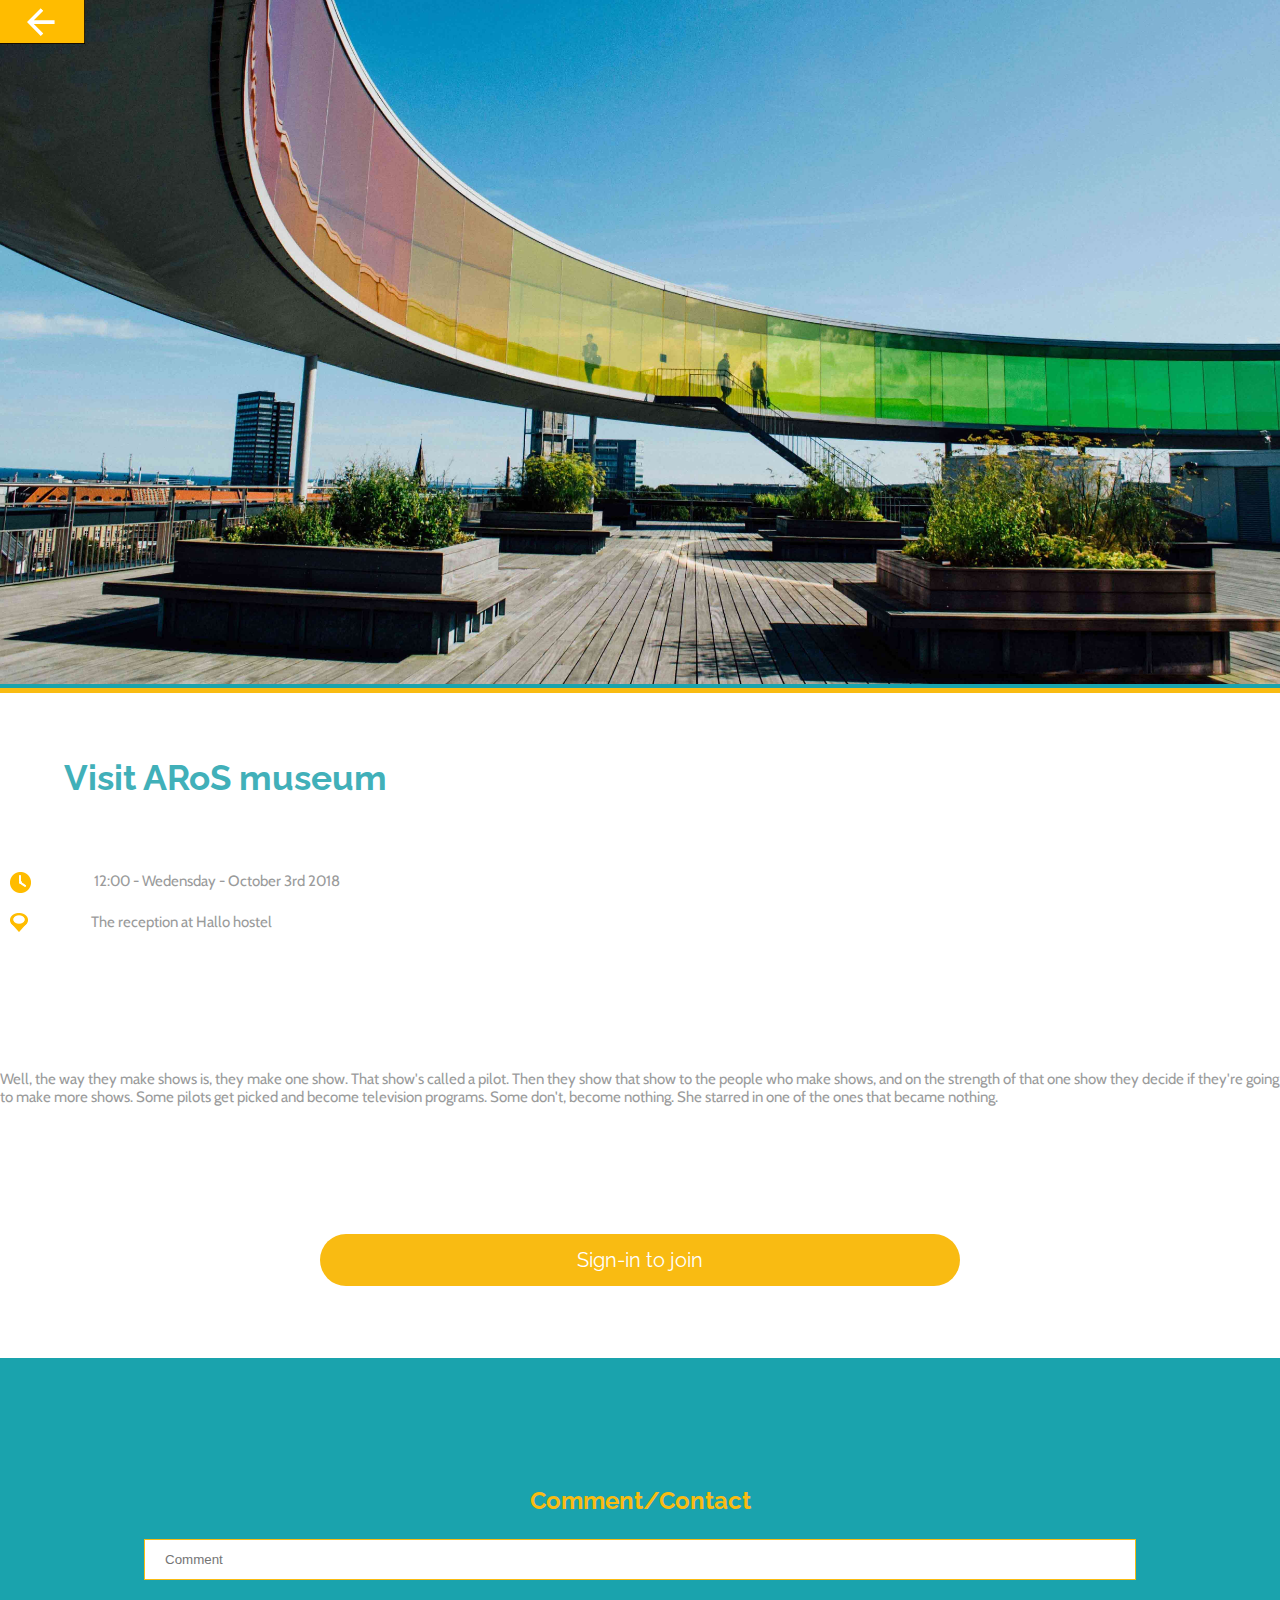
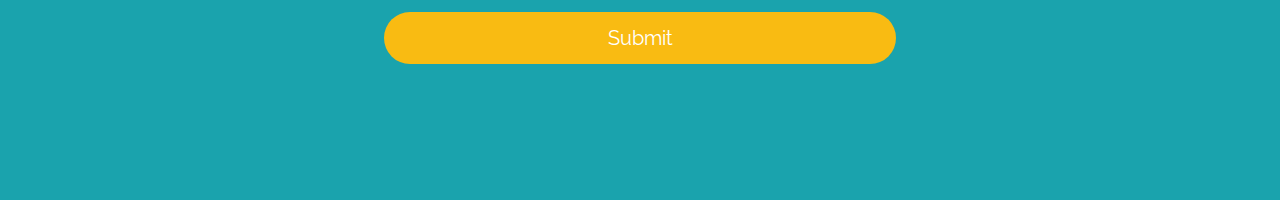
==== aros.html @ bbb42d77 "comment!" ====
<!DOCTYPE html>
<html lang="en">

<head>
    <meta charset="utf-8">
    <meta name="description" content="">
    <!--HUSK AT UDFYLDE BESKRIVELSE TIL SEO -->
    <meta name="viewport" content="width=device-width, initial-scale=1.0">
    <title>Visit Aros museum</title>
    <link rel="stylesheet" href="css/style.css">
    <link href="https://fonts.googleapis.com/icon?family=Material+Icons" rel="stylesheet">
    <link href="https://fonts.googleapis.com/css?family=Cabin|Raleway" rel="stylesheet">
    <link rel="stylesheet" href="https://cdnjs.cloudflare.com/ajax/libs/font-awesome/4.7.0/css/font-awesome.min.css">
    <script src="//ajax.googleapis.com/ajax/libs/jquery/1.11.0/jquery.min.js"></script>
</head>
<body>
    <header class="eventside">
        <img class="eventpic" src="images/aros.jpg" alt="Visit Aros museum">
         <a href="index.html"><img class="back-button" src="images/back-bottum.png" alt="button back"></a>
    </header>
    <section class="content">
    <h1> Visit ARoS museum</h1>
    <div class="time-place">
        <img class="ikon-events" src="images/ur-ikon.png" alt="time"> <p> 12:00 - Wedensday - October 3rd 2018 </p>
    </div>
       <div class="time-place">
        <img class="ikon-events" src="images/point-ikon.png" alt="location">
        <p> The reception at Hallo hostel</p>
        </div>
        
    
    <p class="text"> Well, the way they make shows is, they make one show. That show's called a pilot. Then they show that show to the people who make shows, and on the strength of that one show they decide if they're going to make more shows. Some pilots get picked and become television programs. Some don't, become nothing. She starred in one of the ones that became nothing.</p>
    </section>
    <button class="join">Sign-in to join</button>
    
    <section class="comment">
    <h2> Comment/Contact</h2>
    <div class="containerlogin">
     <label for="uname">
                   </label>
                    <input type="text" placeholder="Comment" name="uname" required>
                    </div>
                    <button class="submit"> Submit</button>
    </section>
</body>
---- css/style.css ----
/* Global */

* {
    margin: 0;
    padding: 0;
}

p,
a {
    font-family: 'Cabin', sans-serif;
}

h1,
h2,
h3,
h4,
h5,
h6,
button,
label {
    font-family: 'Raleway', sans-serif;
}

.content h1 {
    color: #41B0B9;
    padding: 5%;
    font-size: 35px;
}

.content p {
    color: #9A9B9B;
    font-size: 15px;
}

.content {
    position: relative;

}

.time-place {
    display: flex;
    flex-direction: row;
    padding: 10px;

}

.time-place img {
    padding-right: 5%;
}

.text {
    padding-top: 10%;
}

button {
    border-radius: 30px;
}

.back-button {
    display: block;
    position: fixed;
    top: 0;
    left: 0;
    z-index: 1;
}
.comment {
    background-color: #1AA3AD;
    text-align: center;
    margin-top: 5%;
    padding: 10%;
}

.comment h2 {
    color: #F9BB12;
}

/* Header */

.header {
    height: 60px;
    background-color: #1AA3AD;
    position: fixed;
    z-index: 1;
    width: 100%;
}

.eventside {
    height: auto;
    border-bottom-style: solid;
    border-bottom-width: thick;
    border-bottom-color: #F9BB12;
    background-color: #1AA3AD;

}

header p,
i {
    color: #F9BB12;
    font-size: 20px;
    float: left;
    padding-top: 18px;
}

header p {
    margin-left: 2px;
}

header i {
    margin-left: 10px;
}

/* Login formular */

.login {
    float: right;
    margin-right: 10px;
    font-size: 20px;
    padding: 10px;
}

.login i {
    color: white;
    float: right;
    margin-top: -14px;
}

.containerlogin p {
    margin-bottom: 15px;
    font-size: 15px;
}

.containerlogin button {
    font-size: 20px;
    width: 50%;
    margin-left: 25%;
    text-decoration: underline;
}

.containerlogin label {
    color: #F9BB12;
}

.containerlogin h2 {
    color: #F9BB12;
    text-decoration: underline;
    text-align: center;
    font-size: 40px;
    margin-bottom: 50px;
}

.containerlogin input {
    border-color: #F9BB12;
}

input[type=text],
input[type=password] {
    width: 100%;
    padding: 12px 20px;
    margin: 8px 0;
    display: inline-block;
    border: 1px solid #F9BB12;
    box-sizing: border-box;
}

button {
    background-color: #F9BB12;
    color: white;
    padding: 14px 20px;
    margin: 8px 0;
    border: none;
    cursor: pointer;
    width: 100%;
}

button:hover {
    opacity: 0.8;
}

.containerlogin {
    padding: 16px;
}

.join {
    position: relative;
    left: 25%;
    width: 50%;
    font-size: 20px;
    margin-top:10%
}

.submit {
    width: 50%;
    font-size: 20px;
}

span.psw {
    float: right;
    padding-top: 16px;
}

.modal {
    display: none;
    position: fixed;
    z-index: 1;
    width: 100%;
    height: 100%;
    overflow: auto;
    background-color: #1AA3AD;
    left: 0;
    top: 0;
    background-color: rgb(0,0,0);
    background-color: rgba(0,0,0,0.4);
    padding-top: 60px;
}

.modal-content {
    margin-top: 20%;
    background-color: #1AA3AD;
    width: 80%;
    margin: 5% auto 15% auto;
}

.close {
    top: 60px;
    position: absolute;
    right: 10%;
    color: #F9BB12;
    font-size: 65px;
    font-weight: bold;
}

.close:hover {
    cursor: pointer;
}

.animate {
    -webkit-animation: animatezoom 0.6s;
    animation: animatezoom 0.6s
}

@-webkit-keyframes animatezoom {
    from {
        -webkit-transform: scale(0)
    }

    to {
        -webkit-transform: scale(1)
    }
}

@keyframes animatezoom {
    from {
        transform: scale(0)
    }

    to {
        transform: scale(1)
    }
}

/* Logo */

#logo {
    margin-top: 80px;
    margin-left: 20%;
    margin-right: 20%;
    color: #1AA3AD;
    display: inline-block;
}

#logo img {
    width: 100%;
}

#logo h1 {
    margin-top: 3px;
    margin-left: 6%;
    font-size: 15px;
}

/* Events */

a {
    text-decoration: none;
}

.event {
    margin-top: 20px;
    margin-left: 2%;
    margin-right: 2%;
    border: 2px solid #1AA3AD;
    padding: 2px;
    position: relative;
}

.event img {
    width: 100%;
}

.event p {
    font-size: 12px;
    color: #707070;
}

.event h2 {
    font-size: 20px;
    color: #1AA3AD;
}

.event i {
    color: #1AA3AD;
}

.eventpic {
    width: 100%;


}

.ikon {
    float: right;
    text-align: center;
    margin-top: -18px;
}

.dato {
    position: absolute;
    top: -1px;
    left: -1px;
    background-color: #1AA3AD;
    font-family: 'Raleway', sans-serif;
    color: #F9BB12;
    width: 70px;
    padding-top: 10px;
    padding-bottom: 10px;
    text-align: center;
    font-size: 20px;
}

.titel {
    width: 70%;
}

.clear {
    margin-bottom: 20px;
}
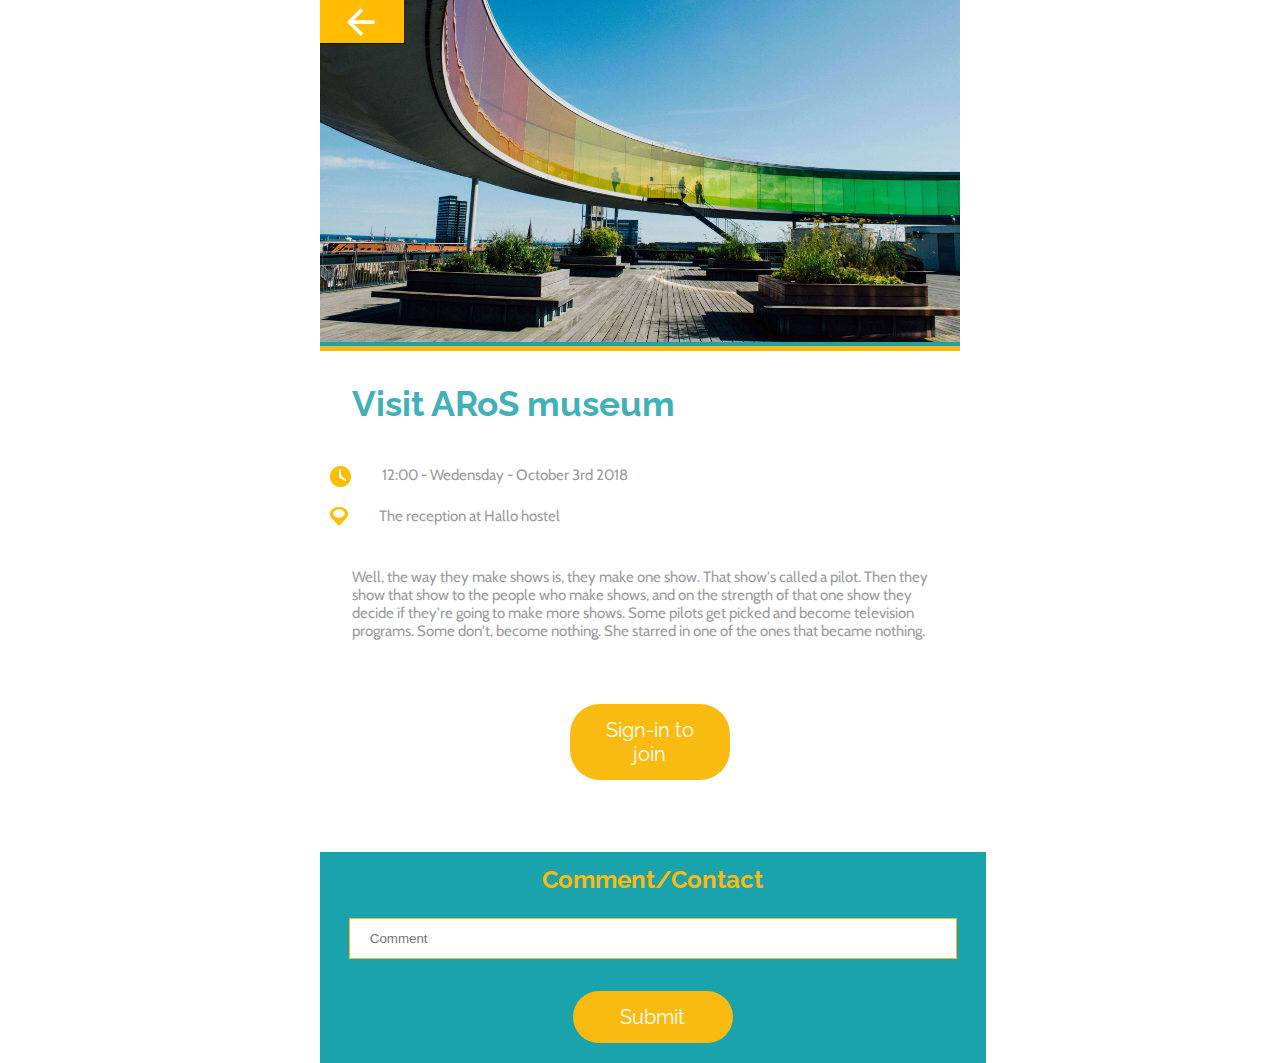
==== commit 535e5ff4: "pc skærm enkelte events" ====
--- a/aros.html
+++ b/aros.html
@@ -30,9 +30,9 @@
         
     
     <p class="text"> Well, the way they make shows is, they make one show. That show's called a pilot. Then they show that show to the people who make shows, and on the strength of that one show they decide if they're going to make more shows. Some pilots get picked and become television programs. Some don't, become nothing. She starred in one of the ones that became nothing.</p>
-    </section>
+   
     <button class="join">Sign-in to join</button>
-    
+     </section>
     <section class="comment">
     <h2> Comment/Contact</h2>
     <div class="containerlogin">
--- a/css/style.css
+++ b/css/style.css
@@ -50,6 +50,7 @@
 
 .text {
     padding-top: 10%;
+    margin: 5%;
 }
 
 button {
@@ -133,7 +134,6 @@
     font-size: 20px;
     width: 50%;
     margin-left: 25%;
-    text-decoration: underline;
 }
 
 .containerlogin label {
@@ -142,10 +142,10 @@
 
 .containerlogin h2 {
     color: #F9BB12;
-    text-decoration: underline;
     text-align: center;
     font-size: 40px;
-    margin-bottom: 50px;
+    margin-top: 20px;
+    margin-bottom: 20px;
 }
 
 .containerlogin input {
@@ -344,3 +344,43 @@
 .clear {
     margin-bottom: 20px;
 }
+
+@media (min-width:1020px) {
+    .eventside {
+        text-align: center;
+        width: 50%;
+        margin-left: 25%;
+    }
+
+    .content {
+      margin-left: 25%;
+        width: 50%;
+       
+    }
+    .text {
+        padding-top:0px;
+    }
+    .join {
+    margin-top: 5%;
+        width: 25%;
+        margin-left: 14%
+    }
+    
+    .comment {
+        width: 50%;
+        margin-left: 25%;
+        padding: 1%;
+    }
+    .submit {
+        width: 25%;
+    }
+    
+    .back-button {
+        left: 25%;
+    }
+    
+    
+}
+@media (min-width:1720px) {
+    
+}
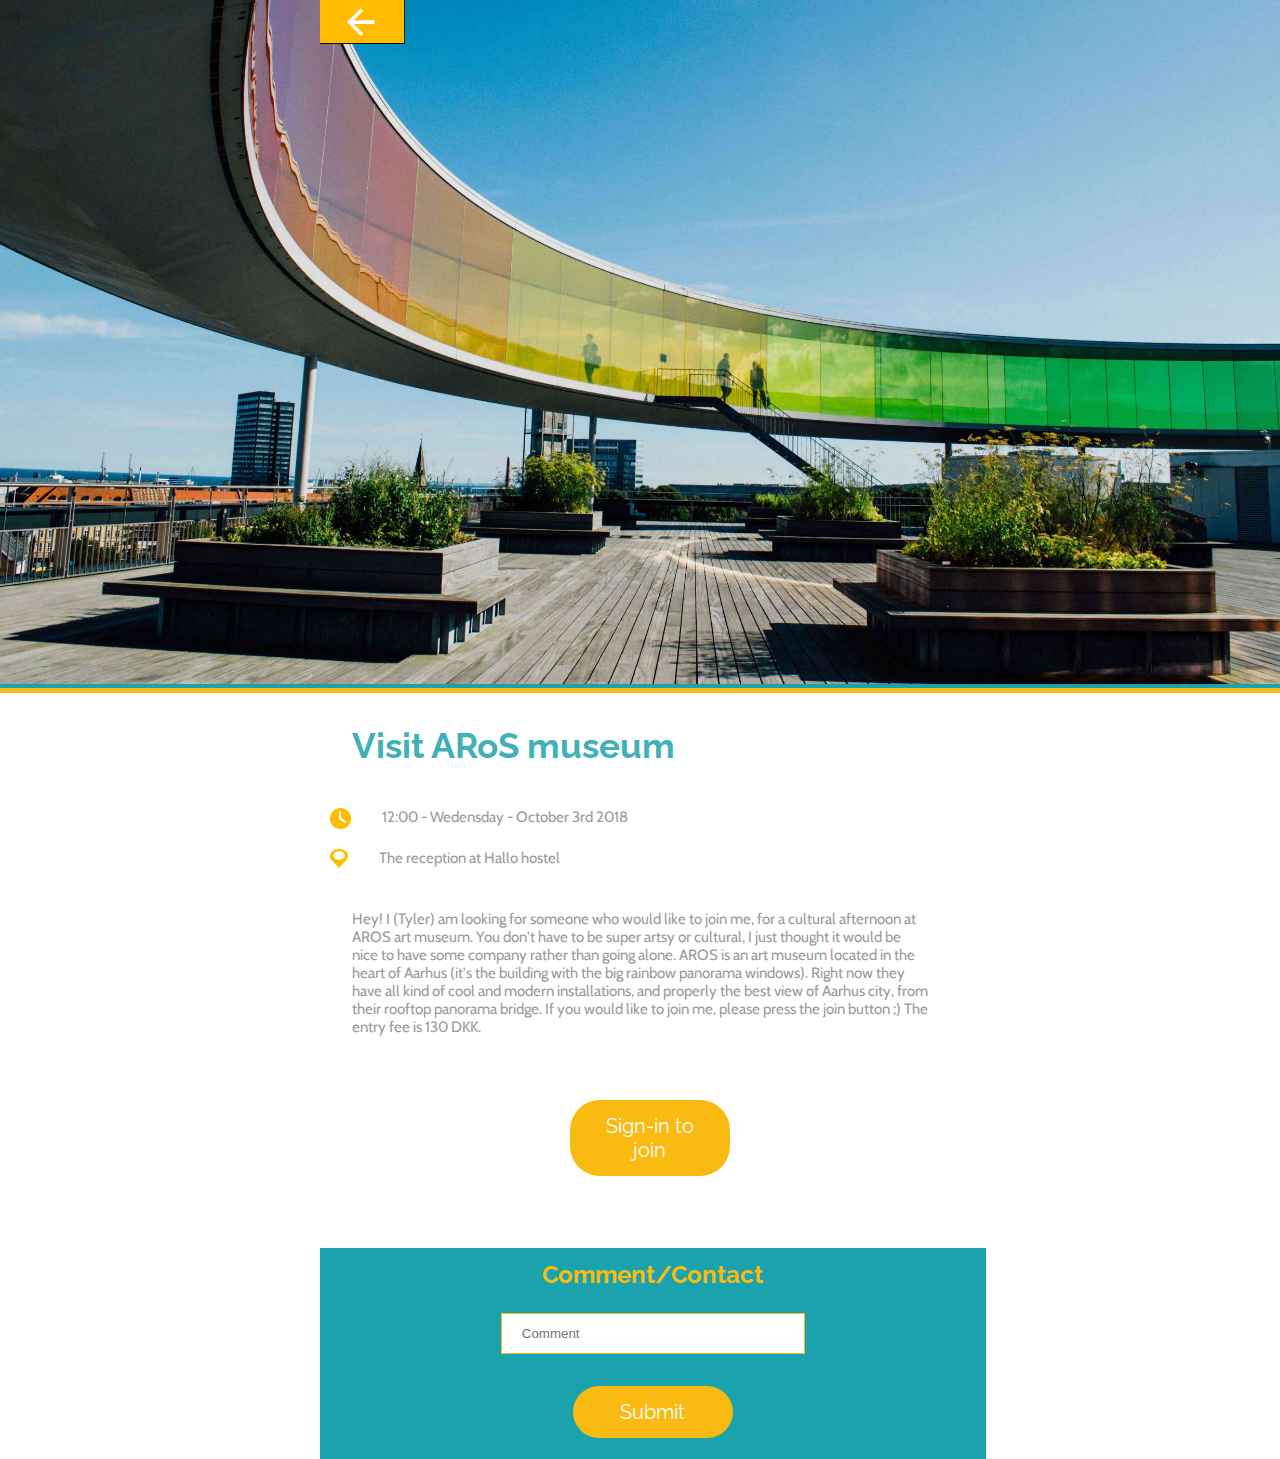
==== commit e0b2b37f: "tekst" ====
--- a/aros.html
+++ b/aros.html
@@ -29,7 +29,16 @@
         </div>
         
     
-    <p class="text"> Well, the way they make shows is, they make one show. That show's called a pilot. Then they show that show to the people who make shows, and on the strength of that one show they decide if they're going to make more shows. Some pilots get picked and become television programs. Some don't, become nothing. She starred in one of the ones that became nothing.</p>
+    <p class="text">Hey!
+
+I (Tyler) am looking for someone who would like to join me, for a cultural afternoon at AROS art museum. You don't have to be super artsy or cultural, I just thought it would be nice to have some company rather than going alone. 
+
+AROS is an art museum located in the heart of Aarhus (it's the building with the big rainbow panorama windows). Right now they have all kind of cool and modern installations, and properly the best view of Aarhus city, from their rooftop panorama bridge. 
+
+If you would like to join me, please press the join button ;) 
+
+The entry fee is 130 DKK. 
+ </p>
    
     <button class="join">Sign-in to join</button>
      </section>
--- a/css/style.css
+++ b/css/style.css
@@ -34,6 +34,7 @@
 
 .content {
     position: relative;
+    background-color: white;
 
 }
 
@@ -73,6 +74,10 @@
 
 .comment h2 {
     color: #F9BB12;
+}
+
+time {
+    display: none;
 }
 
 /* Header */
@@ -291,10 +296,12 @@
     border: 2px solid #1AA3AD;
     padding: 2px;
     position: relative;
+    border-radius: 5px;
 }
 
 .event img {
     width: 100%;
+    border-radius: 5px;
 }
 
 .event p {
@@ -313,14 +320,17 @@
 
 .eventpic {
     width: 100%;
-
-
 }
 
 .ikon {
     float: right;
     text-align: center;
     margin-top: -18px;
+    padding: 10px 0 10px 10px;
+}
+
+.material-icons {
+    margin-right: 10px;
 }
 
 .dato {
@@ -335,17 +345,88 @@
     padding-bottom: 10px;
     text-align: center;
     font-size: 20px;
+    border-radius: 5px;
 }
 
 .titel {
     width: 70%;
+    padding: 10px;
 }
 
 .clear {
     margin-bottom: 20px;
 }
 
+/* Sorteringsknapper */
+
+#sort {
+    display: grid;
+    grid-template-columns: auto auto auto;
+    margin-left: 10%;
+    margin-right: 10%;
+    width: 80%;
+    position: absolute;
+    margin-top: 20px;
+}
+
+.sortering {
+    background-color: white;
+    border-radius: 5px;
+    text-align: center;
+    width: 90%;
+    margin-left: 5%;
+    margin-right: 5%;
+    height: 30px;
+    padding: 2px;
+    font-size: 15px;
+    font-weight: bold;
+}
+
+.active {
+    background-color: #F9BB12;
+    color: #1AA3AD;
+    border: 1px solid #1AA3AD;
+}
+
+.inactive {
+    color: #1AA3AD;
+    border: 1px solid #1AA3AD;
+}
+
+.top {
+    margin-top: 66px;
+}
+
+@media (min-width: 500px) {
+    /* Login rettelser */
+    .close {
+        margin-top: 35px;
+        margin-right: 5px;
+    }
+    
+<<<<<<< HEAD
+    body {
+        background-image: url(images/telefon-baggrund.png);
+        background-size: cover;
+    }
+=======
+    /* Justeringer til logo */
+    #logo h1 {
+        font-size: 20px;
+        margin-left: 10%;
+    }
+    
+    /* Justeringer til sortering */
+    #sort {
+        width: 60%;
+        margin-left: 20%;
+        margin-right: 20%;
+    }
+}
+
 @media (min-width:1020px) {
+    /* Sider til events */
+>>>>>>> a38c3b4963b41ac975773629da56c3b78515c036
     .eventside {
         text-align: center;
         width: 50%;
@@ -353,13 +434,15 @@
     }
 
     .content {
-      margin-left: 25%;
+        margin-left: 25%;
         width: 50%;
-       
-    }
+        padding-bottom: 5%;
+    }
+    
     .text {
         padding-top:0px;
     }
+    
     .join {
     margin-top: 5%;
         width: 25%;
@@ -370,17 +453,22 @@
         width: 50%;
         margin-left: 25%;
         padding: 1%;
-    }
+        margin-top: 0;
+    }
+    input[type=text],
+    input[type=password] {
+        width: 50%;
+    }
+    
     .submit {
         width: 25%;
     }
     
     .back-button {
         left: 25%;
-    }
-    
-    
-}
+    } 
+}
+
 @media (min-width:1720px) {
     
-}
+}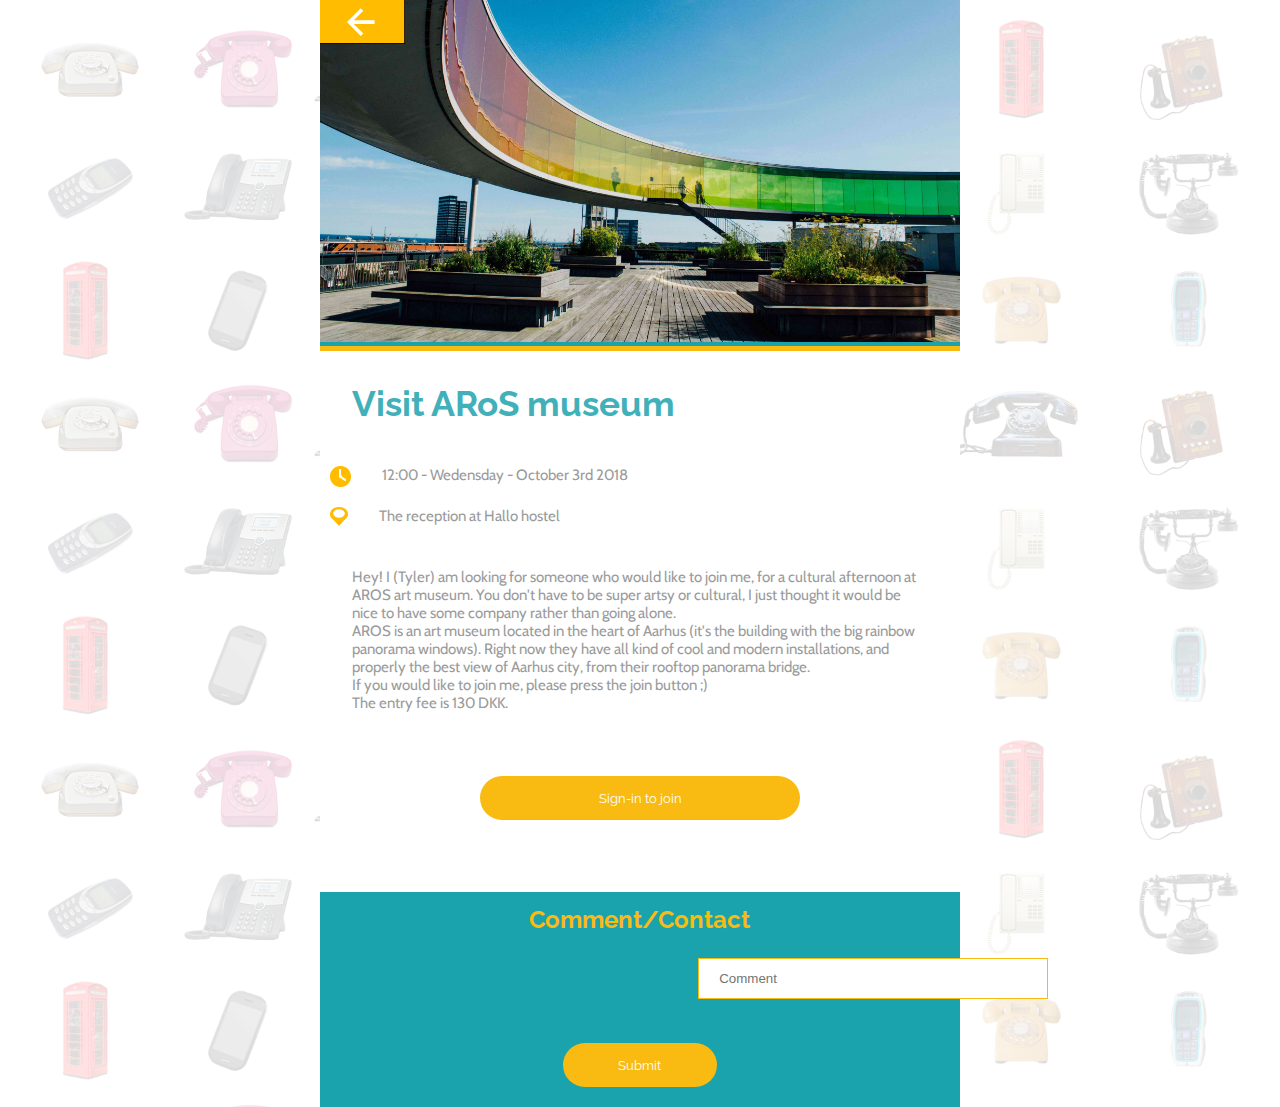
==== commit b2d47376: "break" ====
--- a/aros.html
+++ b/aros.html
@@ -31,11 +31,11 @@
     
     <p class="text">Hey!
 
-I (Tyler) am looking for someone who would like to join me, for a cultural afternoon at AROS art museum. You don't have to be super artsy or cultural, I just thought it would be nice to have some company rather than going alone. 
+I (Tyler) am looking for someone who would like to join me, for a cultural afternoon at AROS art museum. You don't have to be super artsy or cultural, I just thought it would be nice to have some company rather than going alone. <br>
 
-AROS is an art museum located in the heart of Aarhus (it's the building with the big rainbow panorama windows). Right now they have all kind of cool and modern installations, and properly the best view of Aarhus city, from their rooftop panorama bridge. 
+AROS is an art museum located in the heart of Aarhus (it's the building with the big rainbow panorama windows). Right now they have all kind of cool and modern installations, and properly the best view of Aarhus city, from their rooftop panorama bridge. <br>
 
-If you would like to join me, please press the join button ;) 
+If you would like to join me, please press the join button ;) <br>
 
 The entry fee is 130 DKK. 
  </p>
--- a/css/style.css
+++ b/css/style.css
@@ -65,6 +65,7 @@
     left: 0;
     z-index: 1;
 }
+
 .comment {
     background-color: #1AA3AD;
     text-align: center;
@@ -185,19 +186,6 @@
     padding: 16px;
 }
 
-.join {
-    position: relative;
-    left: 25%;
-    width: 50%;
-    font-size: 20px;
-    margin-top:10%
-}
-
-.submit {
-    width: 50%;
-    font-size: 20px;
-}
-
 span.psw {
     float: right;
     padding-top: 16px;
@@ -213,8 +201,8 @@
     background-color: #1AA3AD;
     left: 0;
     top: 0;
-    background-color: rgb(0,0,0);
-    background-color: rgba(0,0,0,0.4);
+    background-color: rgb(0, 0, 0);
+    background-color: rgba(0, 0, 0, 0.4);
     padding-top: 60px;
 }
 
@@ -398,35 +386,70 @@
 }
 
 @media (min-width: 500px) {
+
     /* Login rettelser */
     .close {
         margin-top: 35px;
         margin-right: 5px;
     }
     
-<<<<<<< HEAD
     body {
         background-image: url(images/telefon-baggrund.png);
-        background-size: cover;
-    }
-=======
+        background-size: 100%;
+    }
+
     /* Justeringer til logo */
     #logo h1 {
         font-size: 20px;
         margin-left: 10%;
     }
-    
+
     /* Justeringer til sortering */
     #sort {
         width: 60%;
         margin-left: 20%;
         margin-right: 20%;
     }
+
+    /* Event feed rettelser */
+    .event {
+        width: 60%;
+        background-color: white;
+        margin-left: 20%;
+        margin-right: 20%;
+    }
 }
 
 @media (min-width:1020px) {
+    #main {
+        margin-left: 20%;
+        margin-right: 20%;
+    }
+
+    .header {
+        margin-left: -20%;
+    }
+
+    /* logo rettelser */
+
+    #logo h1 {
+        width: 300px;
+        margin-left: -30%;
+    }
+
+    #logo img {
+        width: 500px;
+        margin-left: -45%;
+    }
+
+    /* sorterings rettelser */
+
+    #sort {
+        margin-left: 15%;
+        width: 30%;
+    }
+
     /* Sider til events */
->>>>>>> a38c3b4963b41ac975773629da56c3b78515c036
     .eventside {
         text-align: center;
         width: 50%;
@@ -438,37 +461,88 @@
         width: 50%;
         padding-bottom: 5%;
     }
-    
+
     .text {
-        padding-top:0px;
-    }
-    
+        padding-top: 0px;
+    }
+
     .join {
-    margin-top: 5%;
-        width: 25%;
-        margin-left: 14%
-    }
-    
+        margin-top: 5%;
+        width: 50%;
+        margin-left: 25%
+    }
+
     .comment {
-        width: 50%;
+        width: 48%;
         margin-left: 25%;
-        padding: 1%;
+       padding: 1%;
         margin-top: 0;
     }
+
     input[type=text],
     input[type=password] {
         width: 50%;
     }
-    
+
     .submit {
         width: 25%;
     }
-    
+
     .back-button {
         left: 25%;
-    } 
+    }
+
+    /* Logo rettelser */
+    #logo {
+        width: 30%;
+        margin-left: 35%;
+        margin-right: 35%;
+    }
+
+    /* Login rettelser */
+
+    .containerlogin input {
+        width: 60%;
+        margin-left: 20%;
+        margin-right: 20%;
+        margin-bottom: 20px;
+    }
+
+    .containerlogin label {
+        width: 60%;
+        margin-left: 20%;
+        margin-right: 20%;
+    }
+
+    .containerlogin p {
+        width: 60%;
+        margin-left: 20%;
+        margin-right: 20%;
+    }
+
+    .modal {
+        width: 60%;
+        padding-left: 20%;
+        padding-right: 20%;
+    }
+
+    .containerlogin button {
+        font-size: 20px;
+        width: 30%;
+        margin-left: 35%;
+    }
+    
+    .close {
+        margin-right: 16.5%;
+    }
 }
 
 @media (min-width:1720px) {
+    .close {
+        margin-top: 45px;
+    }
     
-}+    #logo {
+        margin-left: 40%;
+    }
+}
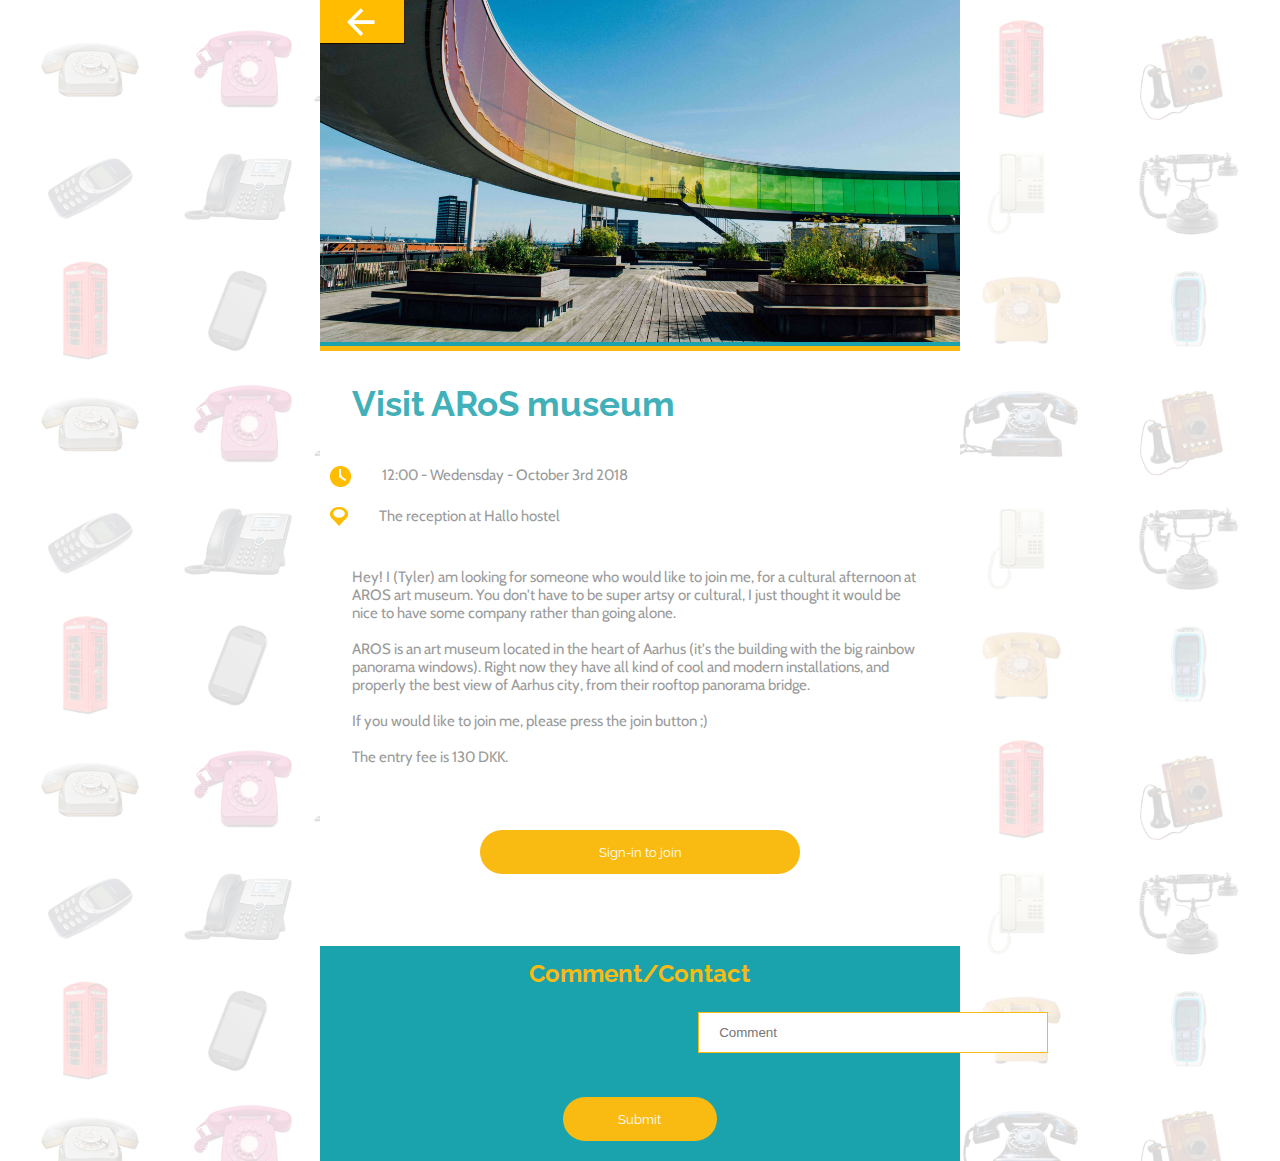
==== commit 6762dd07: "breaking" ====
--- a/aros.html
+++ b/aros.html
@@ -31,11 +31,11 @@
     
     <p class="text">Hey!
 
-I (Tyler) am looking for someone who would like to join me, for a cultural afternoon at AROS art museum. You don't have to be super artsy or cultural, I just thought it would be nice to have some company rather than going alone. <br>
+I (Tyler) am looking for someone who would like to join me, for a cultural afternoon at AROS art museum. You don't have to be super artsy or cultural, I just thought it would be nice to have some company rather than going alone. <br><br>
 
-AROS is an art museum located in the heart of Aarhus (it's the building with the big rainbow panorama windows). Right now they have all kind of cool and modern installations, and properly the best view of Aarhus city, from their rooftop panorama bridge. <br>
+AROS is an art museum located in the heart of Aarhus (it's the building with the big rainbow panorama windows). Right now they have all kind of cool and modern installations, and properly the best view of Aarhus city, from their rooftop panorama bridge. <br><br>
 
-If you would like to join me, please press the join button ;) <br>
+If you would like to join me, please press the join button ;) <br><br>
 
 The entry fee is 130 DKK. 
  </p>
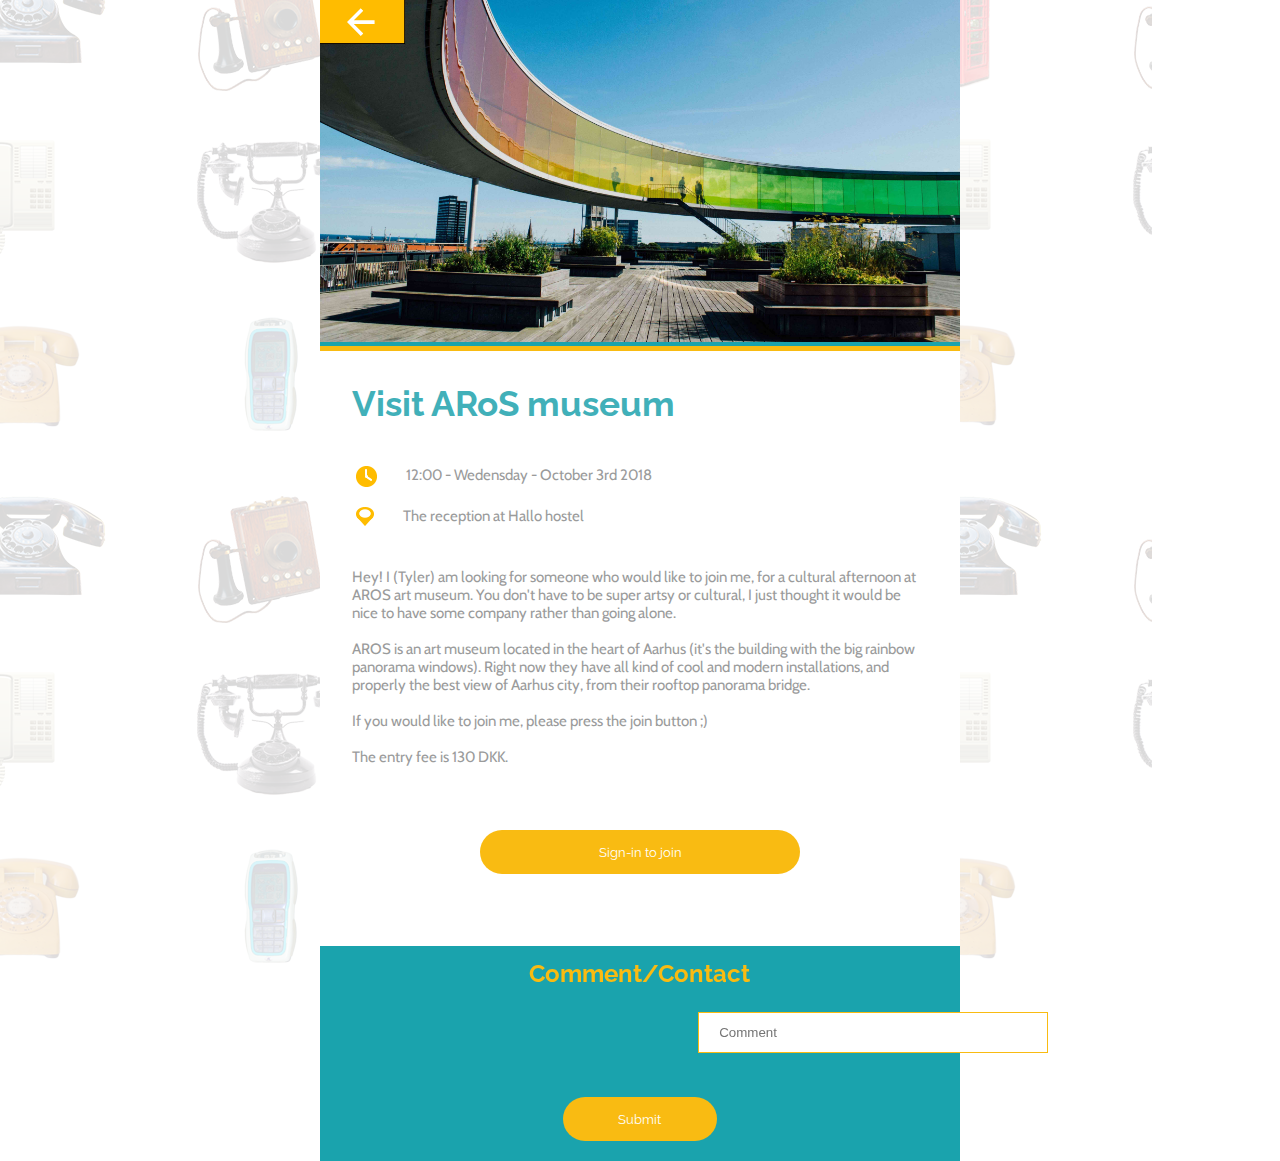
==== commit 28d6d237: "På alle sider" ====
--- a/aros.html
+++ b/aros.html
@@ -13,42 +13,47 @@
     <link rel="stylesheet" href="https://cdnjs.cloudflare.com/ajax/libs/font-awesome/4.7.0/css/font-awesome.min.css">
     <script src="//ajax.googleapis.com/ajax/libs/jquery/1.11.0/jquery.min.js"></script>
 </head>
+
 <body>
+    <div class="front">
+        <div class="back"></div>
+    </div>
     <header class="eventside">
         <img class="eventpic" src="images/aros.jpg" alt="Visit Aros museum">
-         <a href="index.html"><img class="back-button" src="images/back-bottum.png" alt="button back"></a>
+        <a href="index.html"><img class="back-button" src="images/back-bottum.png" alt="button back"></a>
     </header>
     <section class="content">
-    <h1> Visit ARoS museum</h1>
-    <div class="time-place">
-        <img class="ikon-events" src="images/ur-ikon.png" alt="time"> <p> 12:00 - Wedensday - October 3rd 2018 </p>
-    </div>
-       <div class="time-place">
-        <img class="ikon-events" src="images/point-ikon.png" alt="location">
-        <p> The reception at Hallo hostel</p>
+        <h1> Visit ARoS museum</h1>
+        <div class="time-place">
+            <img class="ikon-events" src="images/ur-ikon.png" alt="time">
+            <p> 12:00 - Wedensday - October 3rd 2018 </p>
         </div>
-        
-    
-    <p class="text">Hey!
+        <div class="time-place">
+            <img class="ikon-events" src="images/point-ikon.png" alt="location">
+            <p> The reception at Hallo hostel</p>
+        </div>
 
-I (Tyler) am looking for someone who would like to join me, for a cultural afternoon at AROS art museum. You don't have to be super artsy or cultural, I just thought it would be nice to have some company rather than going alone. <br><br>
 
-AROS is an art museum located in the heart of Aarhus (it's the building with the big rainbow panorama windows). Right now they have all kind of cool and modern installations, and properly the best view of Aarhus city, from their rooftop panorama bridge. <br><br>
+        <p class="text">Hey!
 
-If you would like to join me, please press the join button ;) <br><br>
+            I (Tyler) am looking for someone who would like to join me, for a cultural afternoon at AROS art museum. You don't have to be super artsy or cultural, I just thought it would be nice to have some company rather than going alone. <br><br>
 
-The entry fee is 130 DKK. 
- </p>
-   
-    <button class="join">Sign-in to join</button>
-     </section>
+            AROS is an art museum located in the heart of Aarhus (it's the building with the big rainbow panorama windows). Right now they have all kind of cool and modern installations, and properly the best view of Aarhus city, from their rooftop panorama bridge. <br><br>
+
+            If you would like to join me, please press the join button ;) <br><br>
+
+            The entry fee is 130 DKK.
+        </p>
+
+        <button class="join">Sign-in to join</button>
+    </section>
     <section class="comment">
-    <h2> Comment/Contact</h2>
-    <div class="containerlogin">
-     <label for="uname">
-                   </label>
-                    <input type="text" placeholder="Comment" name="uname" required>
-                    </div>
-                    <button class="submit"> Submit</button>
+        <h2> Comment/Contact</h2>
+        <div class="containerlogin">
+            <label for="uname">
+            </label>
+            <input type="text" placeholder="Comment" name="uname" required>
+        </div>
+        <button class="submit"> Submit</button>
     </section>
-</body>+</body>
--- a/css/style.css
+++ b/css/style.css
@@ -249,6 +249,15 @@
     to {
         transform: scale(1)
     }
+}
+
+/* event-knap */
+
+.eventknap img{
+    position: fixed;
+z-index: 1;
+    
+    
 }
 
 /* Logo */
@@ -386,17 +395,37 @@
 }
 
 @media (min-width: 500px) {
+    
+    /* Baggrund */
+    .front {
+        width: 100%;
+        height: 100%;
+        position: fixed;
+        background-color: white;
+        z-index: -1;
+    }
+    
+    .back {
+        width: 120%;
+        height: 120%;
+        left: -10%;
+        top: -10%;
+        position: absolute;
+        background: url(images/telefon-baggrund.png);
+        background-size: cover;
+        background-position: center;
+    }
 
     /* Login rettelser */
     .close {
         margin-top: 35px;
         margin-right: 5px;
     }
-    
+    /*
     body {
         background-image: url(images/telefon-baggrund.png);
         background-size: 100%;
-    }
+    }*/
 
     /* Justeringer til logo */
     #logo h1 {
@@ -421,6 +450,11 @@
 }
 
 @media (min-width:1020px) {
+    
+    .front {
+        margin-left: -20%;
+    }
+    
     #main {
         margin-left: 20%;
         margin-right: 20%;
@@ -461,6 +495,9 @@
         width: 50%;
         padding-bottom: 5%;
     }
+    .time-place {
+        margin-left: 4%
+    }
 
     .text {
         padding-top: 0px;
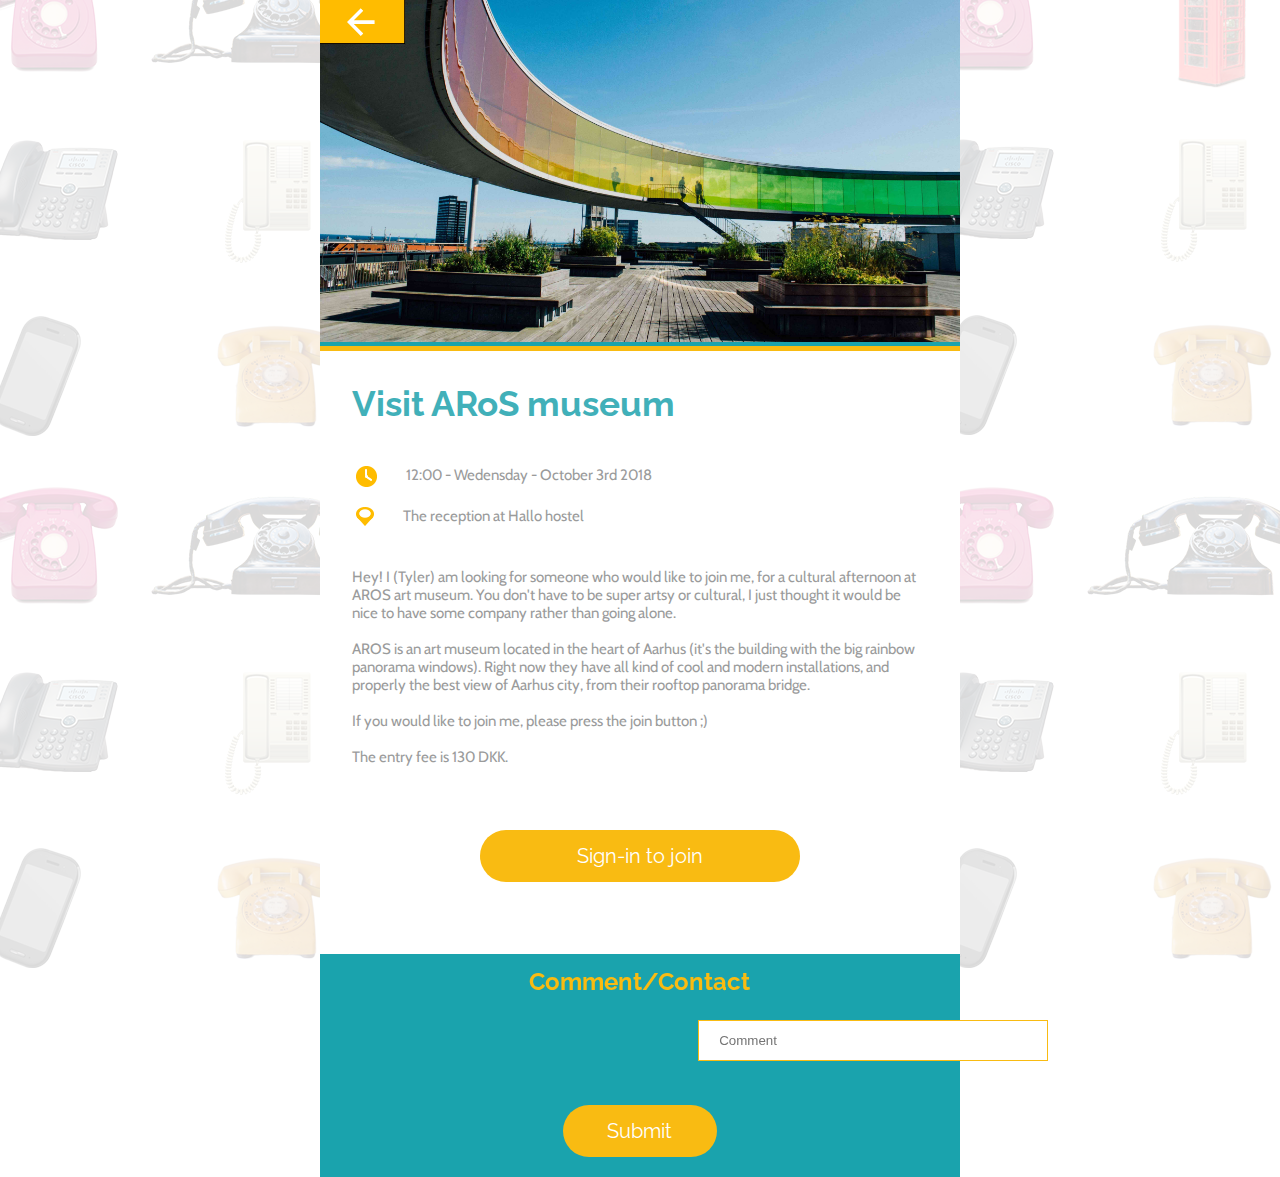
==== commit 0d31bd27: "log in på undersider" ====
--- a/aros.html
+++ b/aros.html
@@ -11,7 +11,7 @@
     <link href="https://fonts.googleapis.com/icon?family=Material+Icons" rel="stylesheet">
     <link href="https://fonts.googleapis.com/css?family=Cabin|Raleway" rel="stylesheet">
     <link rel="stylesheet" href="https://cdnjs.cloudflare.com/ajax/libs/font-awesome/4.7.0/css/font-awesome.min.css">
-    <script src="//ajax.googleapis.com/ajax/libs/jquery/1.11.0/jquery.min.js"></script>
+    <script src="https://ajax.googleapis.com/ajax/libs/jquery/3.3.1/jquery.min.js"></script>
 </head>
 
 <body>
@@ -45,7 +45,33 @@
             The entry fee is 130 DKK.
         </p>
 
-        <button class="join">Sign-in to join</button>
+        <button onclick="document.getElementById('id01').style.display='block'" class="join">Sign-in to join</button>
+        <div id="id01" class="modal">
+            <form class="modal-content animate" action="/action_page.php">
+                <div>
+                    <span onclick="document.getElementById('id01').style.display='none'" class="close" title="Close Modal">&times;</span>
+                </div>
+                <div class="containerlogin">
+
+                    <h2>Login</h2>
+
+                    <label for="uname"><b>Username</b></label>
+                    <input type="text" placeholder="Choose a username" name="uname" required>
+
+                    <label for="room"><b>Room no.</b></label>
+                    <input type="text" placeholder="Type your room no." name="room" required>
+
+                    <label for="psw"><b>Password</b></label>
+                    <input type="password" placeholder="Enter Password" name="psw" required>
+
+                    <p class="forgot">Forgot your password? Get a new one in the reception.</p>
+
+                    <button type="submit"><strong>Login</strong></button>
+
+                </div>
+
+            </form>
+        </div>
     </section>
     <section class="comment">
         <h2> Comment/Contact</h2>
@@ -56,4 +82,6 @@
         </div>
         <button class="submit"> Submit</button>
     </section>
+    <script type="text/javascript" src="js/script.js">
+    </script>
 </body>
--- a/css/style.css
+++ b/css/style.css
@@ -253,11 +253,17 @@
 
 /* event-knap */
 
-.eventknap img{
+.event-knap {
     position: fixed;
-z-index: 1;
-    
-    
+    z-index: 1;
+    right: 1%;
+    width: 15%;
+    bottom: 1%;
+    opacity: 0.80;
+}
+
+.event-knap img {
+    width: 100%
 }
 
 /* Logo */
@@ -394,8 +400,34 @@
     margin-top: 66px;
 }
 
+.join {
+    width: 50%;
+    margin-left: 25%;
+    font-size: 18px;
+}
+
+.submit {
+    width: 50%;
+    font-size: 18px;
+}
+
 @media (min-width: 500px) {
-    
+
+    .join {
+        width: 40%;
+        margin-left: 30%;
+        font-size: 20px;
+    }
+
+    .submit {
+        width: 40%;
+        font-size: 20px;
+    }
+
+    .event-knap {
+        width: 5%;
+    }
+
     /* Baggrund */
     .front {
         width: 100%;
@@ -404,7 +436,7 @@
         background-color: white;
         z-index: -1;
     }
-    
+
     .back {
         width: 120%;
         height: 120%;
@@ -421,11 +453,6 @@
         margin-top: 35px;
         margin-right: 5px;
     }
-    /*
-    body {
-        background-image: url(images/telefon-baggrund.png);
-        background-size: 100%;
-    }*/
 
     /* Justeringer til logo */
     #logo h1 {
@@ -450,11 +477,20 @@
 }
 
 @media (min-width:1020px) {
-    
-    .front {
+
+    .join {
+        width: 30%;
+        margin-left: 35%;
+    }
+
+    .submit {
+        width: 30%;
+    }
+
+    .kaffe {
         margin-left: -20%;
     }
-    
+
     #main {
         margin-left: 20%;
         margin-right: 20%;
@@ -495,6 +531,7 @@
         width: 50%;
         padding-bottom: 5%;
     }
+
     .time-place {
         margin-left: 4%
     }
@@ -512,7 +549,7 @@
     .comment {
         width: 48%;
         margin-left: 25%;
-       padding: 1%;
+        padding: 1%;
         margin-top: 0;
     }
 
@@ -568,17 +605,27 @@
         width: 30%;
         margin-left: 35%;
     }
-    
+
     .close {
         margin-right: 16.5%;
     }
 }
 
 @media (min-width:1720px) {
+
+    .join {
+        width: 20%;
+        margin-left: 40%;
+    }
+
+    .submit {
+        width: 20%;
+    }
+
     .close {
         margin-top: 45px;
     }
-    
+
     #logo {
         margin-left: 40%;
     }
